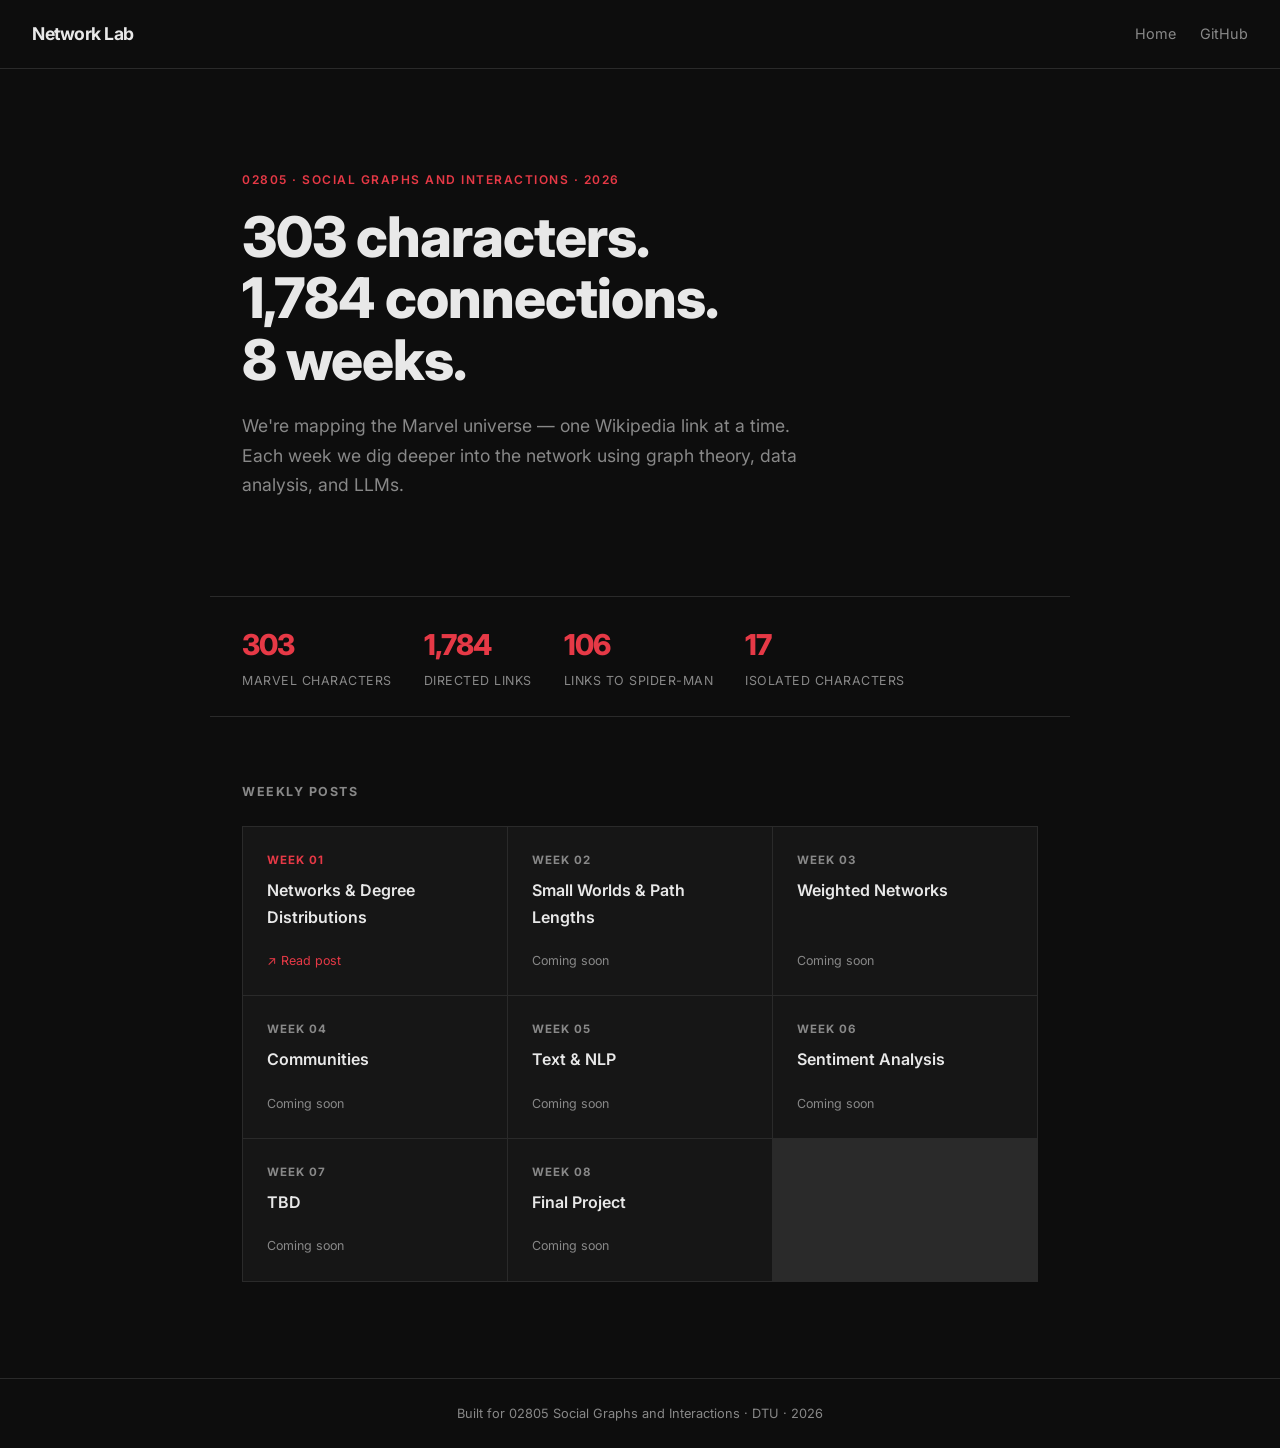
==== index.html @ 80ef898d "Add Week 1 site — network analysis, degree distributions, bridges vs celebrities" ====
<!DOCTYPE html>
<html lang="en">
<head>
  <meta charset="UTF-8">
  <meta name="viewport" content="width=device-width, initial-scale=1.0">
  <title>Network Lab — Social Graphs 2026</title>
  <link rel="preconnect" href="https://fonts.googleapis.com">
  <link href="https://fonts.googleapis.com/css2?family=Inter:wght@400;600;700;800&display=swap" rel="stylesheet">
  <link rel="stylesheet" href="assets/css/style.css">
</head>
<body>

<nav>
  <span class="nav-logo">Network Lab</span>
  <div class="nav-links">
    <a href="index.html">Home</a>
    <a href="https://github.com/simonesskovgaard/Social-Interactions-and-Graphs" target="_blank">GitHub</a>
  </div>
</nav>

<section class="hero">
  <span class="hero-tag">02805 · Social Graphs and Interactions · 2026</span>
  <h1>303 characters.<br>1,784 connections.<br>8 weeks.</h1>
  <p>We're mapping the Marvel universe — one Wikipedia link at a time. Each week we dig deeper into the network using graph theory, data analysis, and LLMs.</p>
</section>

<div class="stats">
  <div class="stat-item">
    <span class="stat-value">303</span>
    <span class="stat-label">Marvel Characters</span>
  </div>
  <div class="stat-item">
    <span class="stat-value">1,784</span>
    <span class="stat-label">Directed Links</span>
  </div>
  <div class="stat-item">
    <span class="stat-value">106</span>
    <span class="stat-label">Links to Spider-Man</span>
  </div>
  <div class="stat-item">
    <span class="stat-value">17</span>
    <span class="stat-label">Isolated Characters</span>
  </div>
</div>

<section class="weeks-section">
  <h2>Weekly Posts</h2>
  <div class="week-grid">

    <a href="week1/index.html" style="text-decoration:none;color:inherit;">
      <div class="week-card live">
        <span class="week-num">Week 01</span>
        <span class="week-title">Networks & Degree Distributions</span>
        <span class="week-status">↗ Read post</span>
      </div>
    </a>

    <div class="week-card">
      <span class="week-num">Week 02</span>
      <span class="week-title">Small Worlds & Path Lengths</span>
      <span class="week-status">Coming soon</span>
    </div>

    <div class="week-card">
      <span class="week-num">Week 03</span>
      <span class="week-title">Weighted Networks</span>
      <span class="week-status">Coming soon</span>
    </div>

    <div class="week-card">
      <span class="week-num">Week 04</span>
      <span class="week-title">Communities</span>
      <span class="week-status">Coming soon</span>
    </div>

    <div class="week-card">
      <span class="week-num">Week 05</span>
      <span class="week-title">Text & NLP</span>
      <span class="week-status">Coming soon</span>
    </div>

    <div class="week-card">
      <span class="week-num">Week 06</span>
      <span class="week-title">Sentiment Analysis</span>
      <span class="week-status">Coming soon</span>
    </div>

    <div class="week-card">
      <span class="week-num">Week 07</span>
      <span class="week-title">TBD</span>
      <span class="week-status">Coming soon</span>
    </div>

    <div class="week-card">
      <span class="week-num">Week 08</span>
      <span class="week-title">Final Project</span>
      <span class="week-status">Coming soon</span>
    </div>

  </div>
</section>

<footer>
  Built for 02805 Social Graphs and Interactions · DTU · 2026
</footer>

</body>
</html>
---- assets/css/style.css ----
:root {
  --bg: #0d0d0d;
  --surface: #161616;
  --surface2: #1f1f1f;
  --border: #2a2a2a;
  --accent: #e63946;
  --accent2: #457b9d;
  --text: #e8e8e8;
  --muted: #888;
  --font: 'Inter', system-ui, sans-serif;
}

* { box-sizing: border-box; margin: 0; padding: 0; }

body {
  background: var(--bg);
  color: var(--text);
  font-family: var(--font);
  line-height: 1.7;
}

a { color: var(--accent); text-decoration: none; }
a:hover { text-decoration: underline; }

/* NAV */
nav {
  display: flex;
  justify-content: space-between;
  align-items: center;
  padding: 1.2rem 2rem;
  border-bottom: 1px solid var(--border);
  position: sticky;
  top: 0;
  background: var(--bg);
  z-index: 10;
}
.nav-logo { font-weight: 700; font-size: 1.1rem; color: var(--text); letter-spacing: -0.5px; }
.nav-links { display: flex; gap: 1.5rem; }
.nav-links a { color: var(--muted); font-size: 0.9rem; }
.nav-links a:hover { color: var(--text); text-decoration: none; }

/* HERO */
.hero {
  max-width: 860px;
  margin: 0 auto;
  padding: 6rem 2rem 4rem;
}
.hero-tag {
  display: inline-block;
  font-size: 0.75rem;
  font-weight: 600;
  letter-spacing: 1.5px;
  text-transform: uppercase;
  color: var(--accent);
  margin-bottom: 1rem;
}
.hero h1 {
  font-size: clamp(2.2rem, 5vw, 3.5rem);
  font-weight: 800;
  line-height: 1.1;
  letter-spacing: -1px;
  margin-bottom: 1.2rem;
}
.hero p {
  font-size: 1.1rem;
  color: var(--muted);
  max-width: 560px;
  margin-bottom: 2rem;
}

/* STATS BAR */
.stats {
  display: flex;
  gap: 2rem;
  flex-wrap: wrap;
  padding: 1.5rem 2rem;
  border-top: 1px solid var(--border);
  border-bottom: 1px solid var(--border);
  max-width: 860px;
  margin: 0 auto 4rem;
}
.stat-item { display: flex; flex-direction: column; }
.stat-value { font-size: 1.8rem; font-weight: 800; color: var(--accent); letter-spacing: -1px; }
.stat-label { font-size: 0.78rem; color: var(--muted); letter-spacing: 0.5px; text-transform: uppercase; }

/* WEEK GRID */
.weeks-section {
  max-width: 860px;
  margin: 0 auto;
  padding: 0 2rem 6rem;
}
.weeks-section h2 {
  font-size: 0.78rem;
  letter-spacing: 1.5px;
  text-transform: uppercase;
  color: var(--muted);
  margin-bottom: 1.5rem;
}
.week-grid {
  display: grid;
  grid-template-columns: repeat(auto-fill, minmax(240px, 1fr));
  gap: 1px;
  background: var(--border);
  border: 1px solid var(--border);
}
.week-card {
  background: var(--surface);
  padding: 1.5rem;
  display: flex;
  flex-direction: column;
  gap: 0.4rem;
  transition: background 0.15s;
}
.week-card:hover { background: var(--surface2); }
.week-card.live { cursor: pointer; }
.week-card.live .week-num { color: var(--accent); }
.week-num {
  font-size: 0.72rem;
  font-weight: 700;
  letter-spacing: 1px;
  text-transform: uppercase;
  color: var(--muted);
}
.week-title { font-weight: 600; font-size: 1rem; }
.week-status {
  font-size: 0.78rem;
  color: var(--muted);
  margin-top: auto;
  padding-top: 0.8rem;
}
.week-card.live .week-status { color: var(--accent); }

/* POST PAGE */
.post-wrap {
  max-width: 720px;
  margin: 0 auto;
  padding: 4rem 2rem 6rem;
}
.post-meta {
  font-size: 0.8rem;
  color: var(--muted);
  letter-spacing: 0.5px;
  text-transform: uppercase;
  margin-bottom: 0.6rem;
}
.post-wrap h1 {
  font-size: clamp(1.8rem, 4vw, 2.6rem);
  font-weight: 800;
  letter-spacing: -0.5px;
  margin-bottom: 0.8rem;
  line-height: 1.15;
}
.post-intro {
  font-size: 1.1rem;
  color: var(--muted);
  border-left: 3px solid var(--accent);
  padding-left: 1rem;
  margin-bottom: 3rem;
}
.post-wrap h2 {
  font-size: 1.2rem;
  font-weight: 700;
  margin: 2.5rem 0 0.8rem;
  color: var(--text);
}
.post-wrap p { margin-bottom: 1rem; color: #ccc; }
.post-wrap ul { padding-left: 1.4rem; margin-bottom: 1rem; color: #ccc; }
.post-wrap li { margin-bottom: 0.3rem; }

/* FIGURES */
.figure {
  margin: 2rem 0;
  background: var(--surface);
  border: 1px solid var(--border);
  border-radius: 4px;
  overflow: hidden;
}
.figure img { width: 100%; display: block; }
.figure figcaption {
  padding: 0.8rem 1rem;
  font-size: 0.82rem;
  color: var(--muted);
  border-top: 1px solid var(--border);
}

/* TABLE */
.post-wrap table {
  width: 100%;
  border-collapse: collapse;
  margin: 1.5rem 0;
  font-size: 0.9rem;
}
.post-wrap th {
  text-align: left;
  padding: 0.6rem 1rem;
  background: var(--surface2);
  color: var(--muted);
  font-size: 0.75rem;
  letter-spacing: 0.5px;
  text-transform: uppercase;
  border-bottom: 1px solid var(--border);
}
.post-wrap td {
  padding: 0.6rem 1rem;
  border-bottom: 1px solid var(--border);
  color: #ccc;
}
.post-wrap tr:last-child td { border-bottom: none; }
.highlight { color: var(--accent); font-weight: 600; }

/* CALLOUT */
.callout {
  background: var(--surface);
  border-left: 3px solid var(--accent2);
  padding: 1rem 1.2rem;
  margin: 1.5rem 0;
  border-radius: 0 4px 4px 0;
  font-size: 0.95rem;
  color: #ccc;
}

/* FOOTER */
footer {
  border-top: 1px solid var(--border);
  padding: 1.5rem 2rem;
  text-align: center;
  font-size: 0.8rem;
  color: var(--muted);
}
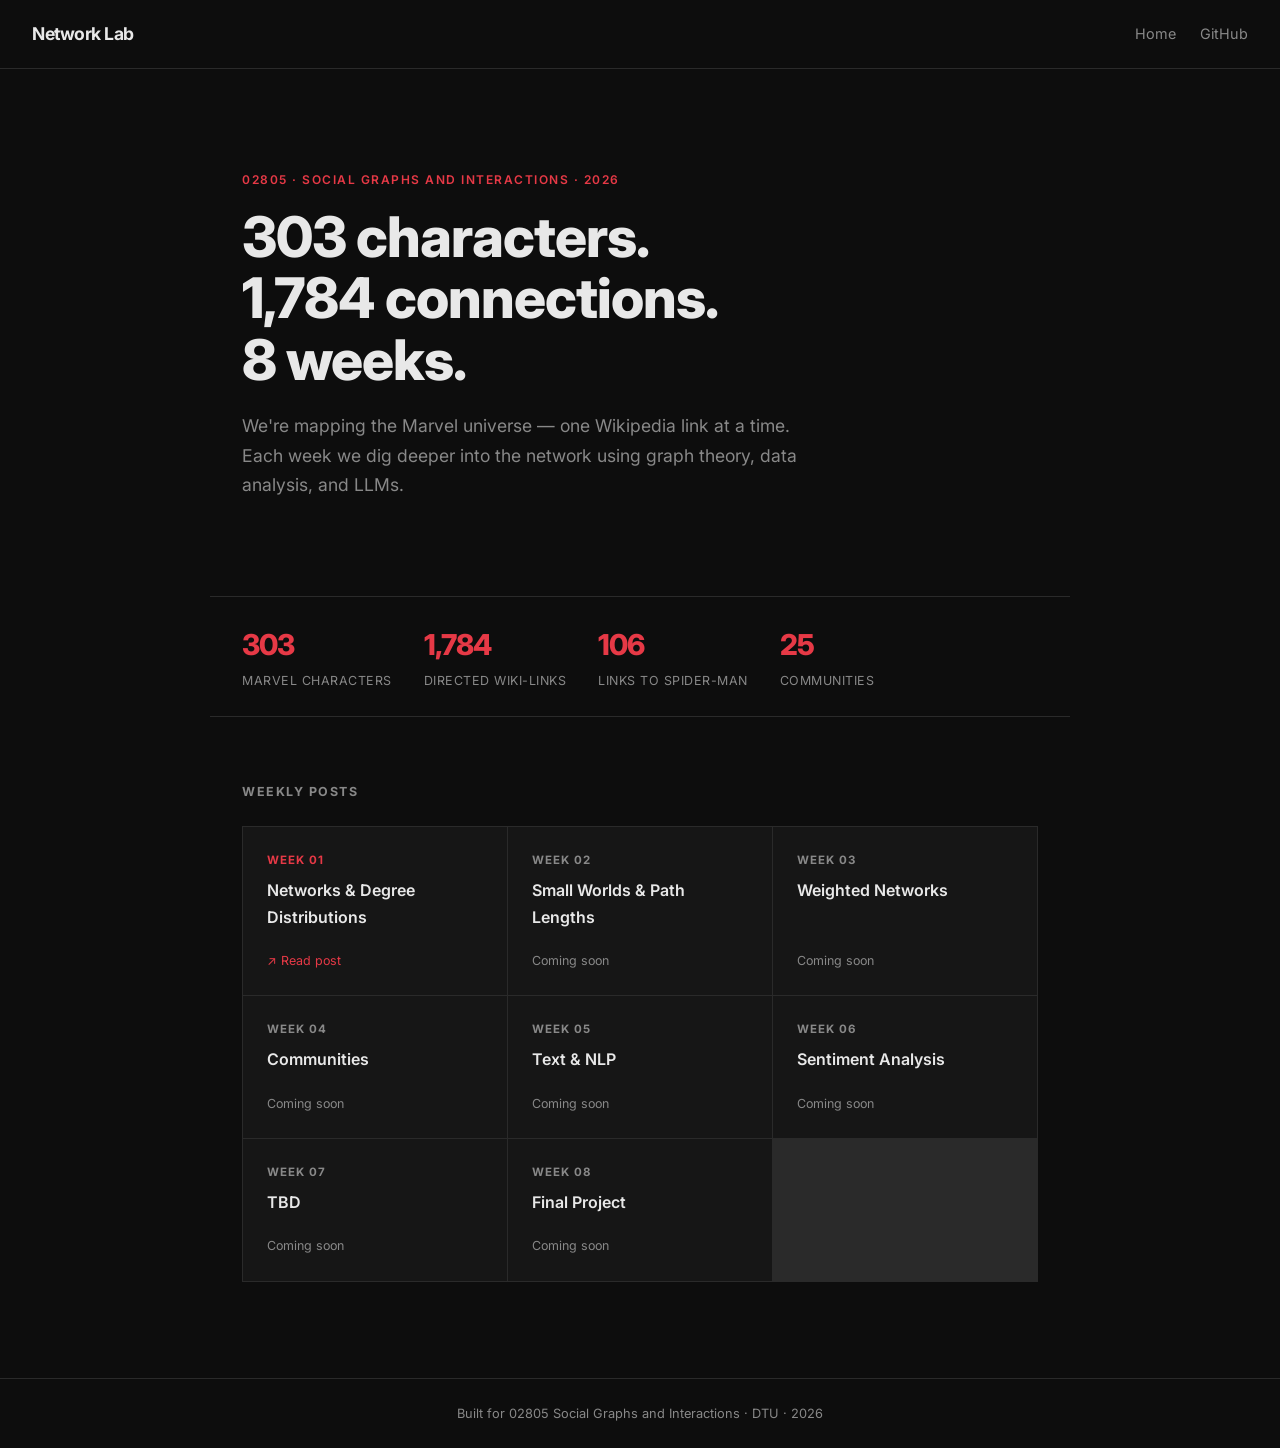
==== commit ae122395: "Hand-in ready: comprehensive Week 1 restructure Full overhaul so the post meets every 1.8 requiremen" ====
--- a/index.html
+++ b/index.html
@@ -31,15 +31,15 @@
   </div>
   <div class="stat-item">
     <span class="stat-value">1,784</span>
-    <span class="stat-label">Directed Links</span>
+    <span class="stat-label">Directed Wiki-Links</span>
   </div>
   <div class="stat-item">
     <span class="stat-value">106</span>
     <span class="stat-label">Links to Spider-Man</span>
   </div>
   <div class="stat-item">
-    <span class="stat-value">17</span>
-    <span class="stat-label">Isolated Characters</span>
+    <span class="stat-value">25</span>
+    <span class="stat-label">Communities</span>
   </div>
 </div>
 
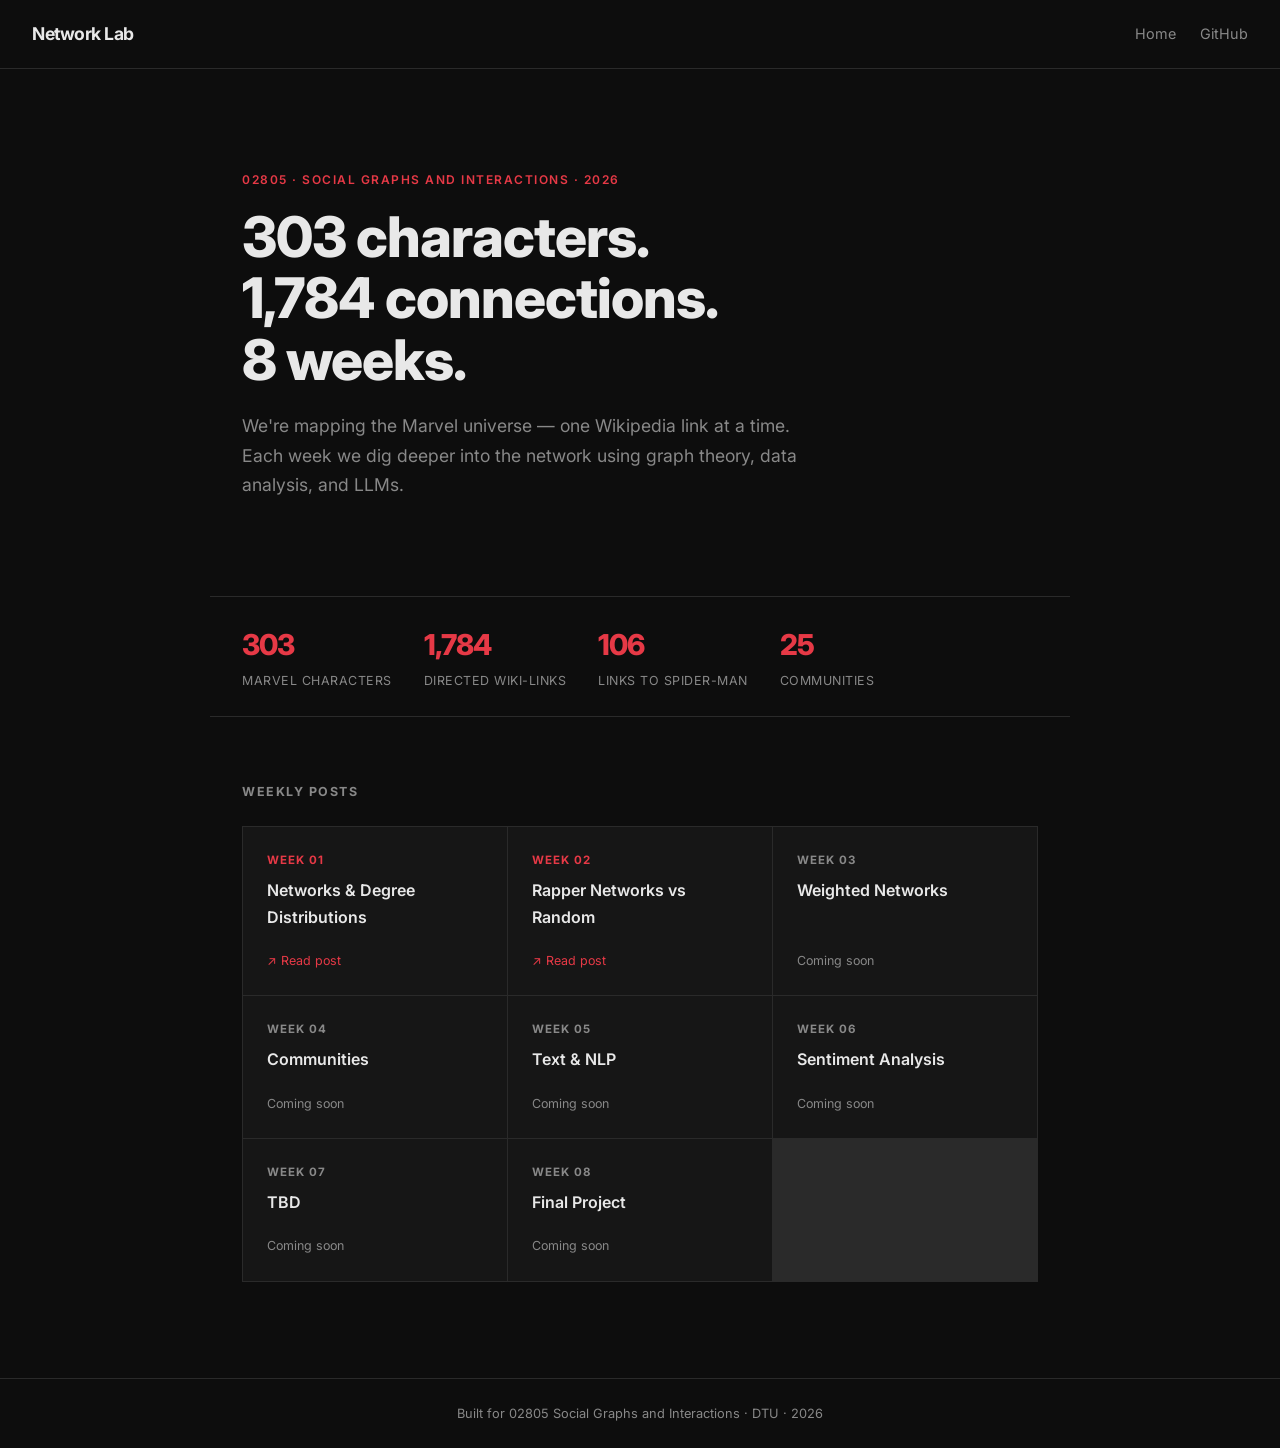
==== commit 5dc10d5a: "Add Week 2: rapper network vs degree-preserving null model Scrape 400 rapper Wikipedia pages, build " ====
--- a/index.html
+++ b/index.html
@@ -3,7 +3,10 @@
 <head>
   <meta charset="UTF-8">
   <meta name="viewport" content="width=device-width, initial-scale=1.0">
-  <title>Network Lab — Social Graphs 2026</title>
+  <title>Network Lab — 02805 Social Graphs 2026</title>
+  <meta name="description" content="Weekly network-science posts from a DTU 02805 group. Mapping the Marvel universe one Wikipedia link at a time.">
+  <meta property="og:title" content="Network Lab — Social Graphs 2026">
+  <meta property="og:description" content="303 characters. 1,784 wiki-links. 8 weeks of network science.">
   <link rel="preconnect" href="https://fonts.googleapis.com">
   <link href="https://fonts.googleapis.com/css2?family=Inter:wght@400;600;700;800&display=swap" rel="stylesheet">
   <link rel="stylesheet" href="assets/css/style.css">
@@ -55,11 +58,13 @@
       </div>
     </a>
 
-    <div class="week-card">
-      <span class="week-num">Week 02</span>
-      <span class="week-title">Small Worlds & Path Lengths</span>
-      <span class="week-status">Coming soon</span>
-    </div>
+    <a href="week2/index.html" style="text-decoration:none;color:inherit;">
+      <div class="week-card live">
+        <span class="week-num">Week 02</span>
+        <span class="week-title">Rapper Networks vs Random</span>
+        <span class="week-status">↗ Read post</span>
+      </div>
+    </a>
 
     <div class="week-card">
       <span class="week-num">Week 03</span>
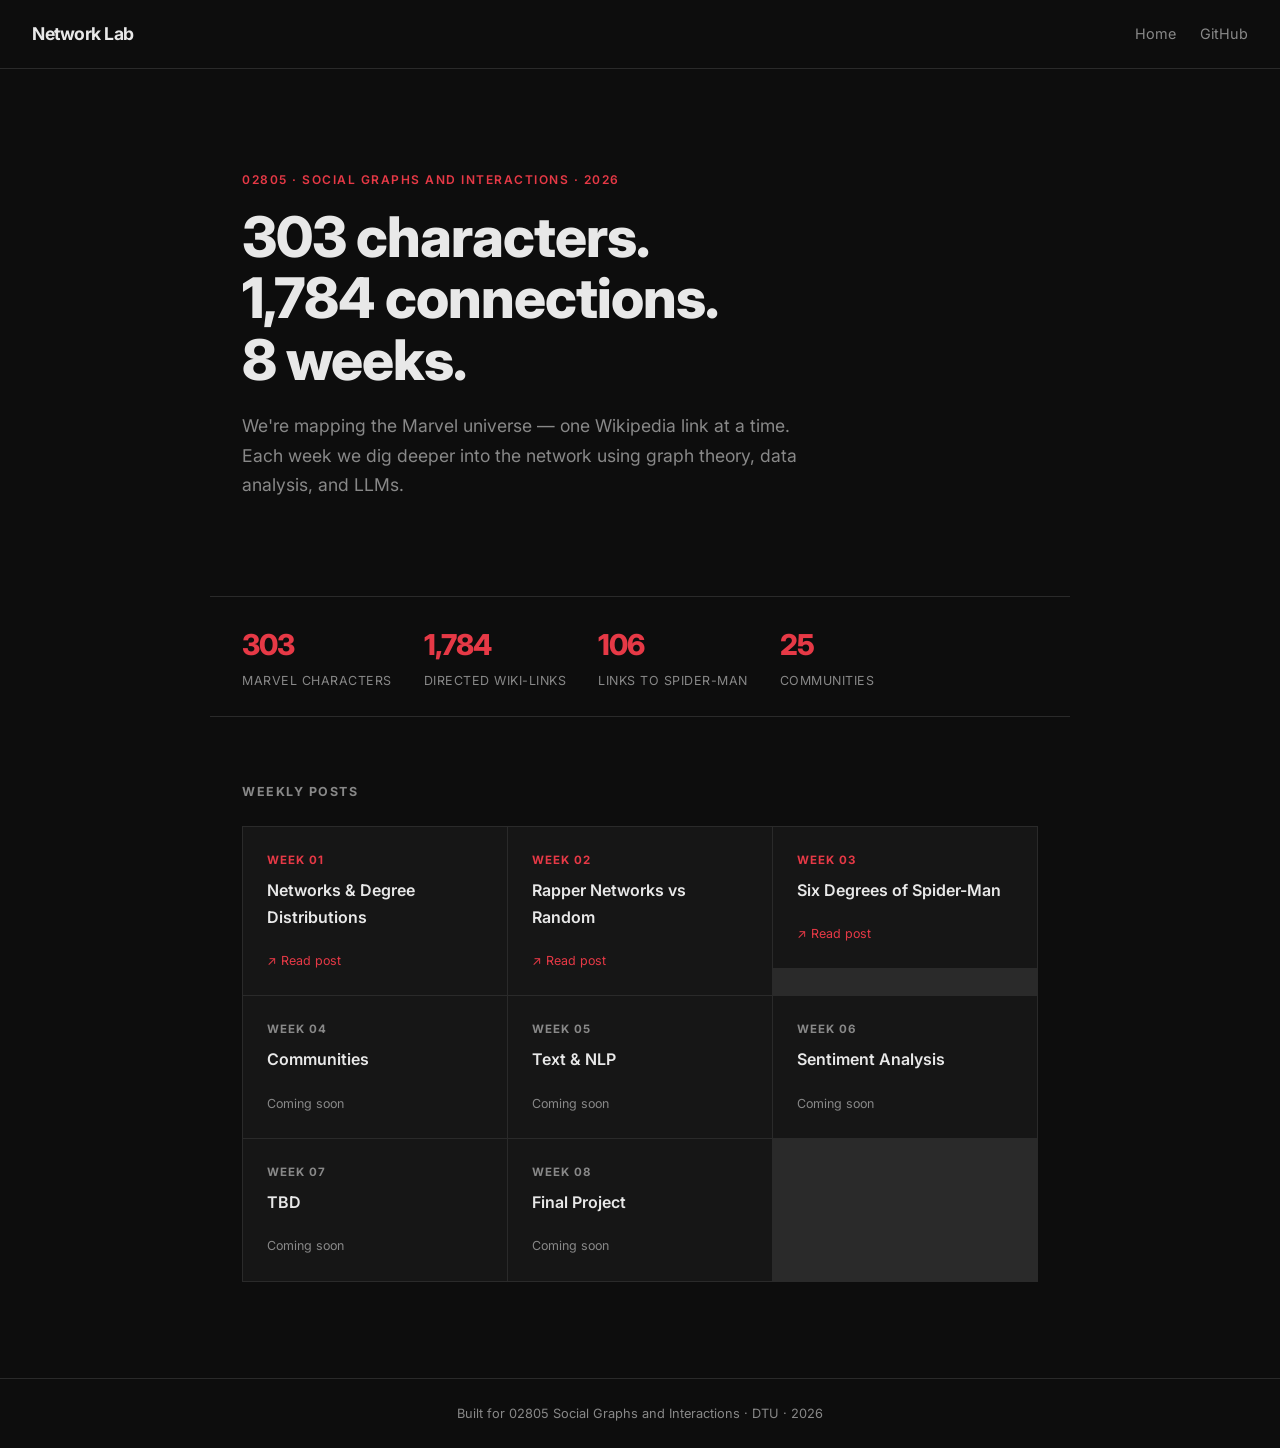
==== commit 008b8f26: "Add Week 3: Six Degrees of Spider-Man + surprising-bridge z-scores Interactive chain-to-Spider-Man t" ====
--- a/index.html
+++ b/index.html
@@ -66,11 +66,13 @@
       </div>
     </a>
 
-    <div class="week-card">
-      <span class="week-num">Week 03</span>
-      <span class="week-title">Weighted Networks</span>
-      <span class="week-status">Coming soon</span>
-    </div>
+    <a href="week3/index.html" style="text-decoration:none;color:inherit;">
+      <div class="week-card live">
+        <span class="week-num">Week 03</span>
+        <span class="week-title">Six Degrees of Spider-Man</span>
+        <span class="week-status">↗ Read post</span>
+      </div>
+    </a>
 
     <div class="week-card">
       <span class="week-num">Week 04</span>
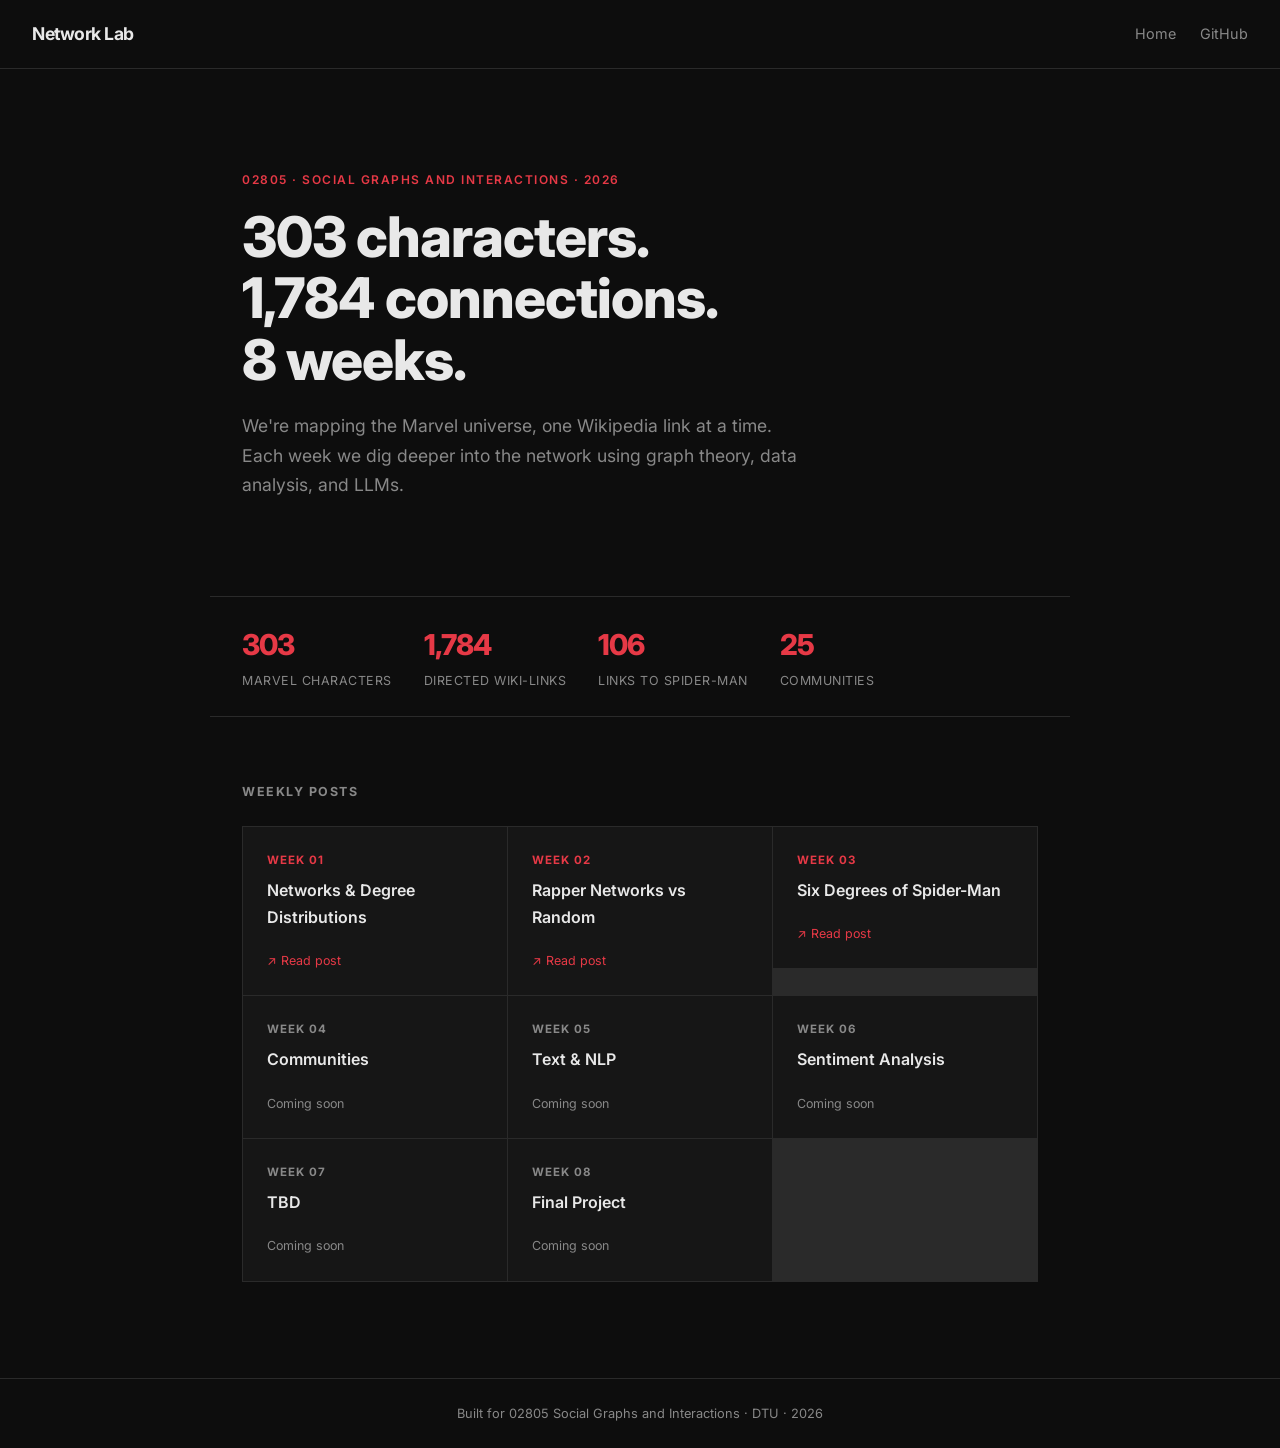
==== commit bdcceb54: "Remove remaining em dashes and a stray minus sign from homepage/week3 Co-Authored-By: Claude Sonnet " ====
--- a/index.html
+++ b/index.html
@@ -3,9 +3,9 @@
 <head>
   <meta charset="UTF-8">
   <meta name="viewport" content="width=device-width, initial-scale=1.0">
-  <title>Network Lab — 02805 Social Graphs 2026</title>
+  <title>Network Lab: 02805 Social Graphs 2026</title>
   <meta name="description" content="Weekly network-science posts from a DTU 02805 group. Mapping the Marvel universe one Wikipedia link at a time.">
-  <meta property="og:title" content="Network Lab — Social Graphs 2026">
+  <meta property="og:title" content="Network Lab: Social Graphs 2026">
   <meta property="og:description" content="303 characters. 1,784 wiki-links. 8 weeks of network science.">
   <link rel="preconnect" href="https://fonts.googleapis.com">
   <link href="https://fonts.googleapis.com/css2?family=Inter:wght@400;600;700;800&display=swap" rel="stylesheet">
@@ -24,7 +24,7 @@
 <section class="hero">
   <span class="hero-tag">02805 · Social Graphs and Interactions · 2026</span>
   <h1>303 characters.<br>1,784 connections.<br>8 weeks.</h1>
-  <p>We're mapping the Marvel universe — one Wikipedia link at a time. Each week we dig deeper into the network using graph theory, data analysis, and LLMs.</p>
+  <p>We're mapping the Marvel universe, one Wikipedia link at a time. Each week we dig deeper into the network using graph theory, data analysis, and LLMs.</p>
 </section>
 
 <div class="stats">
